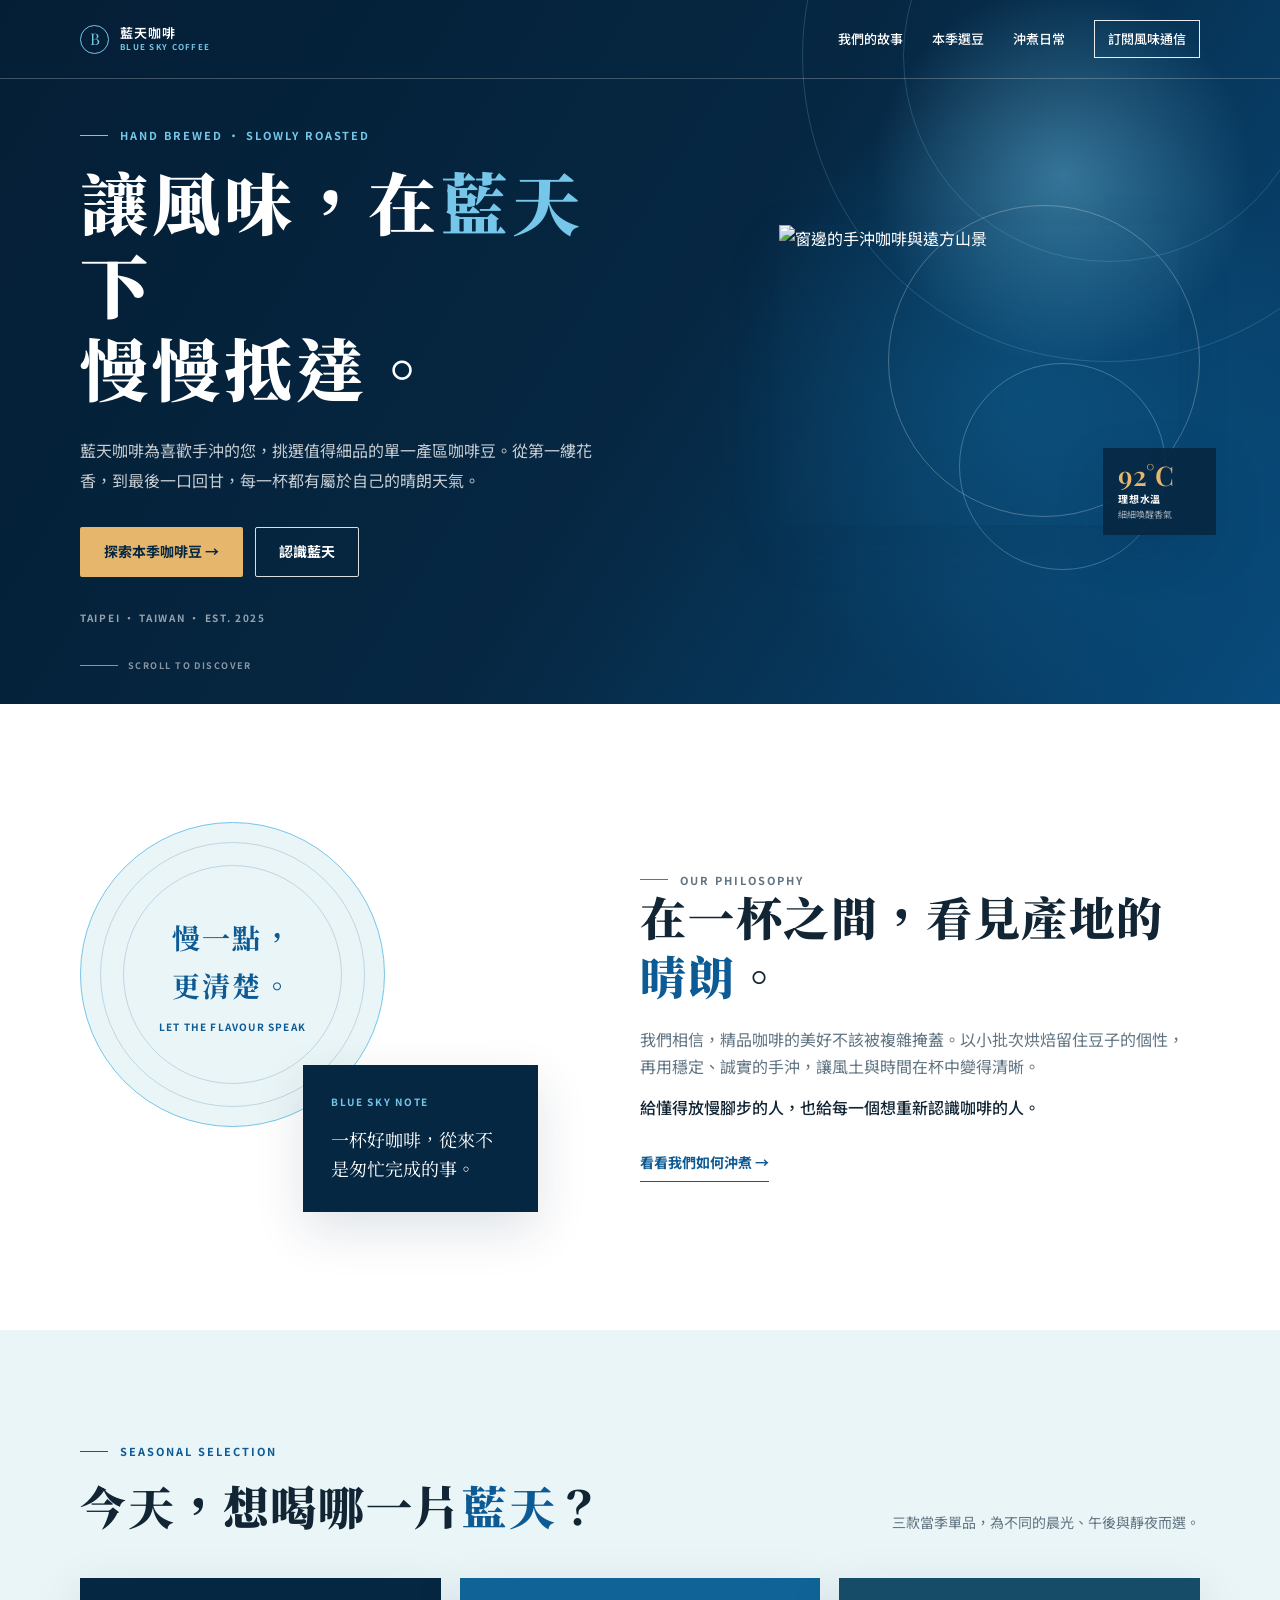
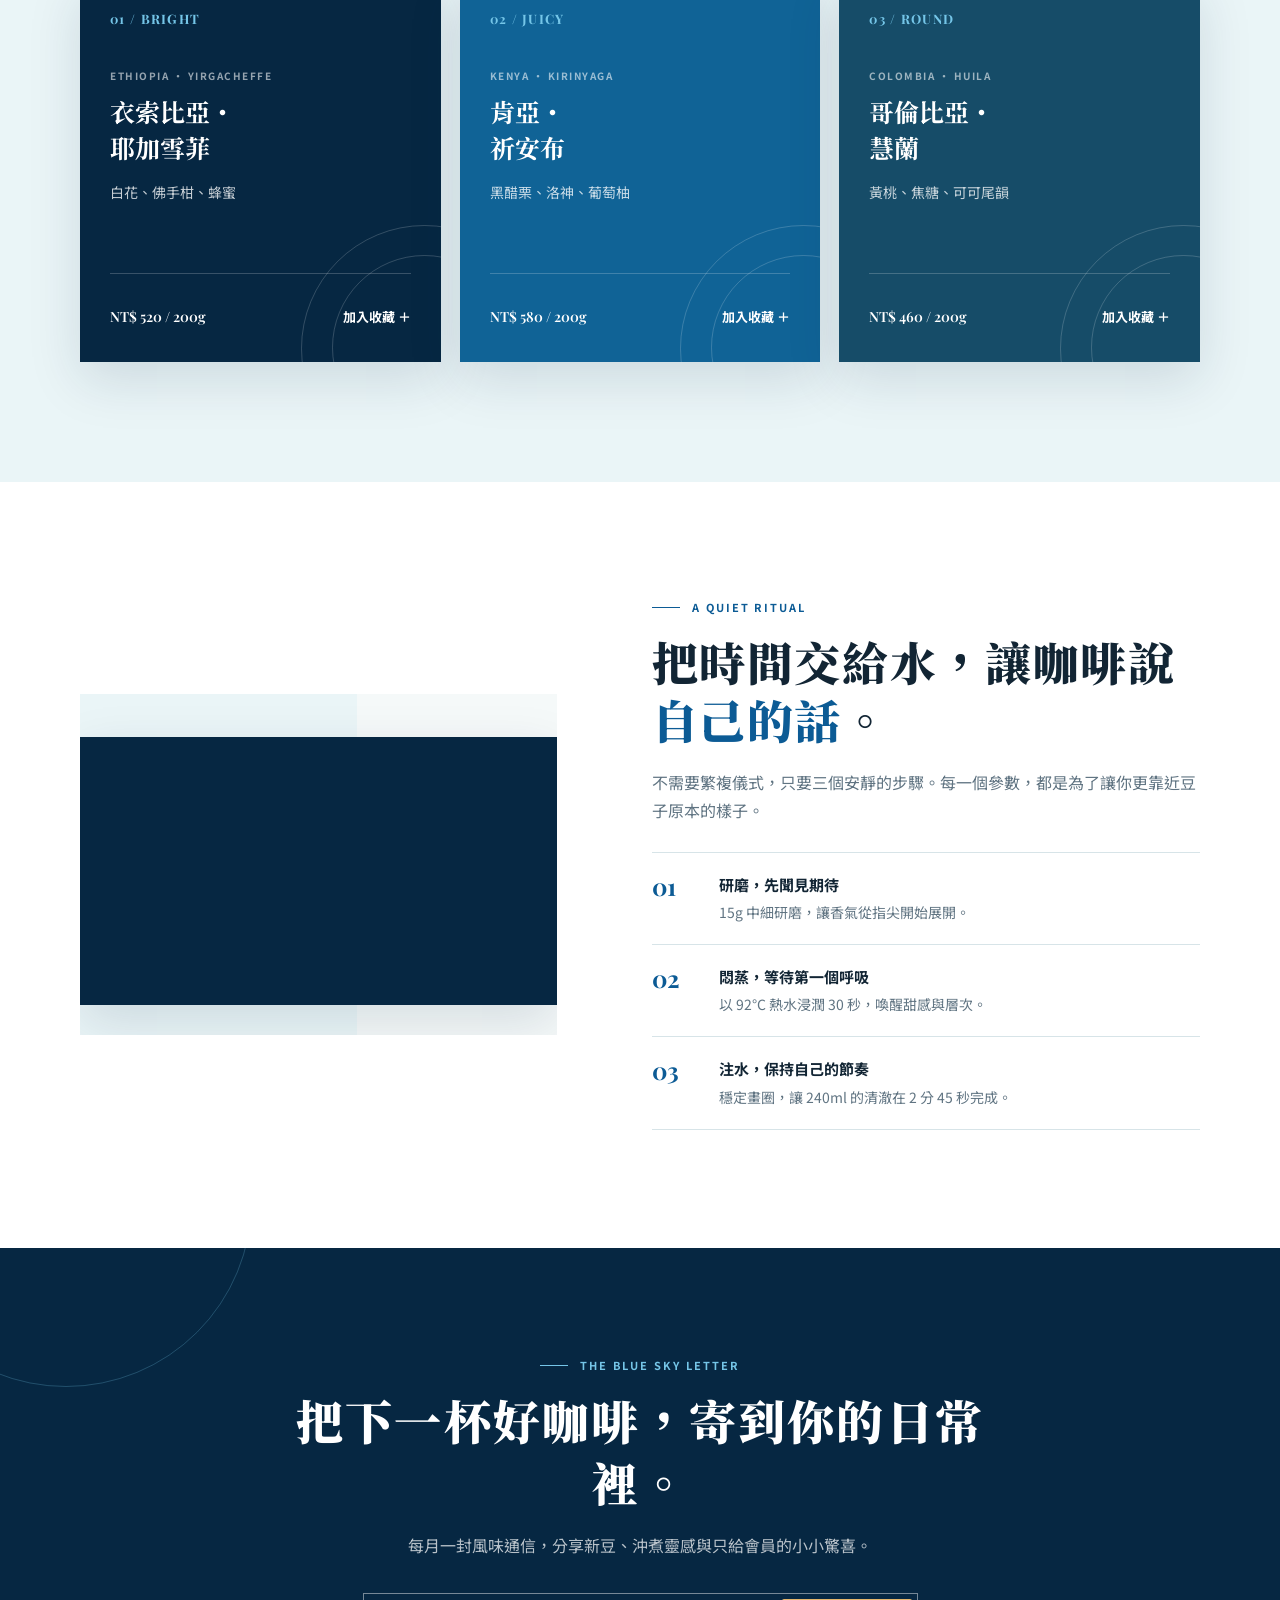
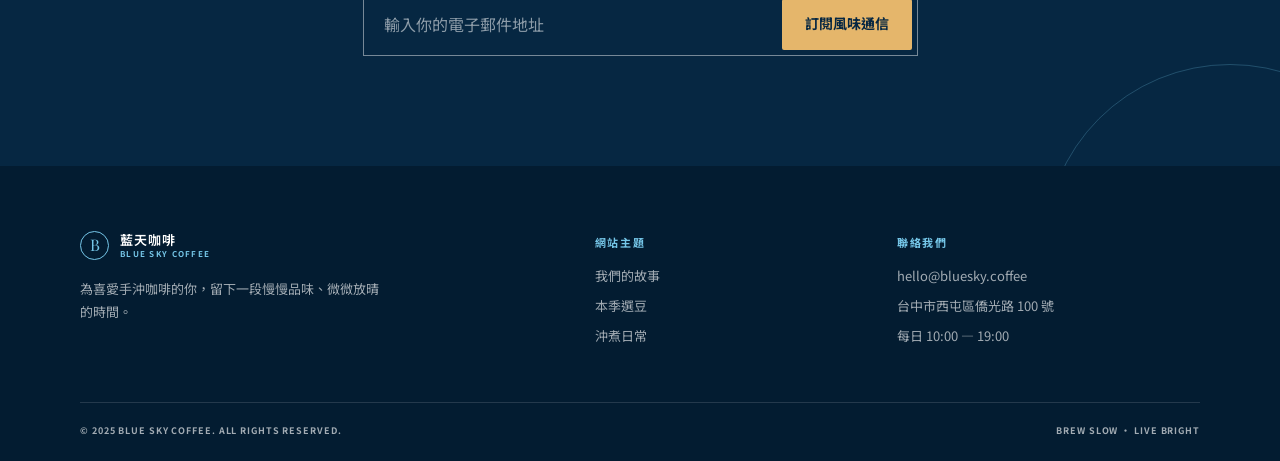
==== onepage2/index.html @ fba428c6 "Initial commit" ====
<!DOCTYPE html>
<html lang="zh-Hant">
<head>
  <meta charset="UTF-8">
  <meta name="viewport" content="width=device-width, initial-scale=1.0">
  <meta name="description" content="藍天咖啡，為手沖咖啡愛好者挑選當季精品咖啡豆，讓每一杯都清澈、明亮、值得細品。">
  <title>藍天咖啡｜讓風味，慢慢抵達</title>
  <link rel="preconnect" href="https://fonts.googleapis.com">
  <link rel="preconnect" href="https://fonts.gstatic.com" crossorigin>
  <link href="https://fonts.googleapis.com/css2?family=Noto+Sans+TC:wght@400;500;600;700&family=Noto+Serif+TC:wght@600;700;900&family=Playfair+Display:wght@600;700&display=swap" rel="stylesheet">
  <style>
    :root {
      --navy: #062742;
      --blue: #0c5b95;
      --sky: #75c6e8;
      --mist: #eaf5f7;
      --cream: #fbfaf6;
      --ink: #122534;
      --muted: #607482;
      --line: #d7e4e8;
      --sand: #e5b66b;
      --shadow: 0 18px 50px rgba(6, 39, 66, .13);
    }

    * { box-sizing: border-box; }
    html { scroll-behavior: smooth; }
    body {
      margin: 0;
      color: var(--ink);
      background: var(--cream);
      font-family: "Noto Sans TC", sans-serif;
      font-size: 16px;
      line-height: 1.7;
      -webkit-font-smoothing: antialiased;
    }
    a { color: inherit; text-decoration: none; }
    button, input { font: inherit; }
    button { cursor: pointer; }
    img { display: block; max-width: 100%; }
    :focus-visible { outline: 3px solid var(--sky); outline-offset: 4px; }

    .wrap { width: min(1120px, calc(100% - 48px)); margin: 0 auto; }
    .eyebrow {
      display: flex;
      align-items: center;
      gap: 12px;
      margin: 0 0 17px;
      color: var(--blue);
      font-size: 11px;
      font-weight: 700;
      letter-spacing: .18em;
      line-height: 1.35;
    }
    .eyebrow::before { width: 28px; height: 1px; background: currentColor; content: ""; }
    .section-title {
      margin: 0;
      font-family: "Noto Serif TC", serif;
      font-size: clamp(30px, 4vw, 46px);
      font-weight: 900;
      letter-spacing: .035em;
      line-height: 1.28;
    }
    .blue-word { color: var(--blue); }
    .section-copy { margin: 20px 0 0; color: var(--muted); }
    .text-link {
      display: inline-block;
      margin-top: 29px;
      padding-bottom: 7px;
      border-bottom: 1px solid var(--blue);
      color: var(--blue);
      font-size: 14px;
      font-weight: 700;
      transition: color .2s ease, letter-spacing .2s ease;
    }
    .text-link:hover { color: var(--navy); letter-spacing: .04em; }

    /* Header */
    .site-header {
      position: absolute;
      z-index: 10;
      top: 0;
      left: 0;
      width: 100%;
      border-bottom: 1px solid rgba(255,255,255,.23);
      color: #fff;
    }
    .nav-bar {
      display: flex;
      align-items: center;
      justify-content: space-between;
      min-height: 78px;
    }
    .brand { display: inline-flex; align-items: center; gap: 11px; min-width: max-content; }
    .brand-mark {
      display: grid;
      width: 29px;
      height: 29px;
      place-items: center;
      border: 1px solid var(--sky);
      border-radius: 50%;
      color: var(--sky);
      font-family: "Playfair Display", serif;
      font-size: 16px;
      line-height: 1;
    }
    .brand-name { display: grid; gap: 0; font-size: 13px; font-weight: 600; letter-spacing: .08em; line-height: 1.3; }
    .brand-name small { color: var(--sky); font-size: 8px; font-weight: 700; letter-spacing: .16em; }
    .nav-links { display: flex; align-items: center; gap: 29px; list-style: none; margin: 0; padding: 0; }
    .nav-links a { position: relative; display: inline-block; padding: 8px 0; font-size: 13px; font-weight: 500; }
    .nav-links a:not(.nav-cta)::after {
      position: absolute;
      right: 0;
      bottom: 2px;
      width: 0;
      height: 1px;
      background: var(--sky);
      content: "";
      transition: width .25s ease;
    }
    .nav-links a:not(.nav-cta):hover::after { right: auto; left: 0; width: 100%; }
    .nav-links .nav-cta { padding: 7px 13px; border: 1px solid rgba(255,255,255,.9); transition: color .2s ease, background .2s ease; }
    .nav-links .nav-cta:hover { color: var(--navy); background: #fff; }
    .menu-toggle { display: none; border: 0; background: transparent; color: #fff; font-size: 26px; line-height: 1; }

    /* Hero */
    .hero {
      position: relative;
      isolation: isolate;
      display: grid;
      min-height: 704px;
      overflow: hidden;
      color: #fff;
      background:
        radial-gradient(circle at 83% 25%, rgba(117,198,232,.42), transparent 16%),
        radial-gradient(circle at 80% 57%, rgba(16,99,150,.52), transparent 28%),
        linear-gradient(122deg, #041e35 0%, var(--navy) 52%, #084b7c 100%);
    }
    .hero::before, .hero::after { position: absolute; z-index: -1; border: 1px solid rgba(117,198,232,.22); border-radius: 50%; content: ""; }
    .hero::before { width: 610px; height: 610px; top: -250px; right: -134px; }
    .hero::after { width: 410px; height: 410px; top: -150px; right: -35px; }
    .hero-inner { display: grid; grid-template-columns: 1.02fr .98fr; gap: 45px; align-items: center; width: min(1120px, calc(100% - 48px)); margin: 0 auto; padding: 122px 0 72px; }
    .hero .eyebrow { color: var(--sky); }
    .hero-title { max-width: 650px; margin: 0; font-family: "Noto Serif TC", serif; font-size: clamp(42px, 5.5vw, 68px); font-weight: 900; letter-spacing: .06em; line-height: 1.22; }
    .hero-title .sky-text { color: var(--sky); }
    .hero-lede { max-width: 535px; margin: 26px 0 0; color: rgba(255,255,255,.77); font-size: 16px; line-height: 1.9; }
    .hero-actions { display: flex; flex-wrap: wrap; gap: 12px; margin-top: 31px; }
    .button {
      display: inline-flex;
      align-items: center;
      justify-content: center;
      min-height: 50px;
      padding: 12px 23px;
      border: 1px solid transparent;
      border-radius: 2px;
      font-size: 14px;
      font-weight: 700;
      transition: transform .2s ease, box-shadow .2s ease, color .2s ease, background .2s ease;
    }
    .button:hover { transform: translateY(-2px); box-shadow: 0 9px 20px rgba(0,0,0,.15); }
    .button-primary { color: var(--navy); background: var(--sand); }
    .button-secondary { border-color: rgba(255,255,255,.85); color: #fff; background: transparent; }
    .button-secondary:hover { color: var(--navy); background: #fff; }
    .hero-place { margin: 32px 0 0; color: rgba(255,255,255,.58); font-size: 10px; font-weight: 700; letter-spacing: .17em; }
    .scroll-hint { position: absolute; bottom: 31px; left: max(24px, calc((100% - 1120px) / 2)); display: flex; align-items: center; gap: 10px; color: rgba(255,255,255,.52); font-size: 9px; font-weight: 700; letter-spacing: .16em; }
    .scroll-hint::before { width: 38px; height: 1px; background: currentColor; content: ""; }
    .hero-art { position: relative; justify-self: end; width: min(100%, 450px); padding: 21px 21px 25px 0; }
    .hero-art::before { position: absolute; top: 1px; right: 0; width: 310px; height: 310px; border: 1px solid rgba(255,255,255,.26); border-radius: 50%; content: ""; }
    .hero-art::after { position: absolute; right: 34px; bottom: -20px; width: 205px; height: 205px; border: 1px solid rgba(117,198,232,.4); border-radius: 50%; content: ""; }
    .hero-photo { position: relative; z-index: 1; width: 400px; height: 300px; margin-left: auto; object-fit: cover; box-shadow: var(--shadow); }
    .art-note { position: absolute; z-index: 2; right: -16px; bottom: 15px; display: grid; width: 113px; gap: 1px; padding: 14px 15px; color: #fff; background: rgba(6,39,66,.91); box-shadow: var(--shadow); }
    .art-note strong { color: var(--sand); font-family: "Playfair Display", serif; font-size: 27px; font-weight: 600; line-height: 1; }
    .art-note span { font-size: 10px; font-weight: 700; letter-spacing: .08em; }
    .art-note small { color: rgba(255,255,255,.64); font-size: 9px; line-height: 1.45; }

    /* Story */
    .story { padding: 118px 0; background: #fff; }
    .story-grid { display: grid; grid-template-columns: .9fr 1.1fr; gap: clamp(45px, 8vw, 105px); align-items: center; }
    .story-visual { position: relative; min-height: 390px; }
    .story-disc { position: absolute; top: 0; left: 0; display: grid; width: 305px; height: 305px; place-content: center; border: 1px solid var(--sky); border-radius: 50%; color: var(--blue); text-align: center; background: var(--mist); }
    .story-disc::before, .story-disc::after { position: absolute; border: 1px solid rgba(12,91,149,.2); border-radius: 50%; content: ""; }
    .story-disc::before { inset: 19px; }
    .story-disc::after { inset: 42px; }
    .story-disc b { position: relative; z-index: 1; font-family: "Noto Serif TC", serif; font-size: 28px; letter-spacing: .08em; }
    .story-disc span { position: relative; z-index: 1; margin-top: 8px; font-size: 10px; font-weight: 700; letter-spacing: .12em; }
    .story-card { position: absolute; right: 0; bottom: 0; width: 235px; padding: 28px; color: #fff; background: var(--navy); box-shadow: var(--shadow); }
    .story-card .card-label { display: block; color: var(--sky); font-size: 10px; font-weight: 700; letter-spacing: .17em; }
    .story-card p { margin: 15px 0 0; font-family: "Noto Serif TC", serif; font-size: 18px; line-height: 1.65; }
    .story-copy p { max-width: 570px; margin: 21px 0 0; color: var(--muted); }
    .story-copy p + p { margin-top: 14px; color: var(--ink); font-weight: 500; }

    /* Coffee */
    .coffee { padding: 114px 0 120px; background: var(--mist); }
    .section-heading { display: flex; align-items: end; justify-content: space-between; gap: 30px; margin-bottom: 43px; }
    .section-heading .section-copy { max-width: 310px; margin: 0; font-size: 14px; }
    .coffee-grid { display: grid; grid-template-columns: repeat(3, 1fr); gap: 19px; }
    .coffee-card { position: relative; display: flex; flex-direction: column; min-height: 384px; overflow: hidden; padding: 30px; color: #fff; background: var(--navy); box-shadow: var(--shadow); }
    .coffee-card:nth-child(2) { background: #106396; }
    .coffee-card:nth-child(3) { background: #164c68; }
    .coffee-card::before, .coffee-card::after { position: absolute; border: 1px solid rgba(255,255,255,.18); border-radius: 50%; content: ""; }
    .coffee-card::before { width: 245px; height: 245px; right: -107px; bottom: -110px; }
    .coffee-card::after { width: 183px; height: 183px; right: -76px; bottom: -78px; }
    .coffee-card > * { position: relative; z-index: 1; }
    .coffee-number { color: var(--sky); font-family: "Playfair Display", serif; font-size: 13px; font-weight: 700; letter-spacing: .1em; }
    .coffee-origin { margin-top: 37px; color: rgba(255,255,255,.58); font-size: 10px; font-weight: 700; letter-spacing: .15em; }
    .coffee-name { margin: 9px 0 0; font-family: "Noto Serif TC", serif; font-size: 25px; font-weight: 700; line-height: 1.45; }
    .coffee-taste { margin: 16px 0 0; color: rgba(255,255,255,.77); font-size: 14px; }
    .coffee-footer { display: flex; align-items: center; justify-content: space-between; gap: 10px; margin-top: auto; padding-top: 28px; border-top: 1px solid rgba(255,255,255,.2); }
    .coffee-price { font-family: "Playfair Display", serif; font-size: 14px; font-weight: 600; white-space: nowrap; }
    .collect-button { padding: 4px 0; border: 0; color: #fff; background: transparent; font-size: 13px; font-weight: 700; white-space: nowrap; transition: color .2s ease; }
    .collect-button:hover { color: var(--sand); }

    /* Brew */
    .brew { padding: 118px 0; background: #fff; }
    .brew-grid { display: grid; grid-template-columns: .93fr 1.07fr; gap: clamp(45px, 8vw, 95px); align-items: center; }
    .video-frame { position: relative; overflow: hidden; padding: 43px 0 30px; background: linear-gradient(90deg, var(--mist) 0 58%, #f5f9f9 58%); }
    .video-frame::before { position: absolute; top: 43px; left: 0; width: 86px; height: 1px; background: var(--sky); box-shadow: 0 10px 0 var(--sky), 0 20px 0 var(--sky); content: ""; }
    .video-frame iframe { position: relative; z-index: 1; display: block; width: 560px; max-width: 100%; height: auto; aspect-ratio: 16 / 9; margin: 0 auto; border: 0; background: var(--navy); box-shadow: var(--shadow); }
    .pour-rings, .pour-rings::before, .pour-rings::after { position: absolute; border: 1px solid rgba(12,91,149,.36); border-radius: 50%; content: ""; }
    .pour-rings { top: 85px; left: 50%; width: 192px; height: 192px; transform: translateX(-50%); }
    .pour-rings::before { inset: 22px; }
    .pour-rings::after { inset: 47px; }
    .dripper { position: absolute; z-index: 1; top: 118px; left: 50%; width: 128px; height: 164px; transform: translateX(-50%); }
    .dripper-top { width: 128px; height: 60px; border: 2px solid var(--blue); clip-path: polygon(0 0, 100% 0, 75% 100%, 25% 100%); background: rgba(255,255,255,.8); }
    .dripper-top::after { position: absolute; top: 9px; left: 18px; width: 92px; height: 31px; border: 1px solid rgba(12,91,149,.55); border-radius: 50%; content: ""; }
    .dripper-body { position: absolute; top: 58px; left: 32px; width: 64px; height: 80px; border: 2px solid var(--blue); border-top: 0; clip-path: polygon(12% 0, 88% 0, 100% 100%, 0 100%); background: rgba(255,255,255,.42); }
    .dripper-base { position: absolute; bottom: 0; left: 15px; width: 98px; height: 21px; border: 2px solid var(--blue); border-radius: 50%; background: #fff; }
    .brew-data { position: absolute; right: 25px; bottom: 22px; display: grid; justify-items: end; color: var(--blue); font-family: "Playfair Display", serif; font-size: 13px; font-weight: 700; letter-spacing: .05em; line-height: 1.5; }
    .brew-data small { color: var(--muted); font-family: "Noto Sans TC", sans-serif; font-size: 10px; letter-spacing: .12em; }
    .brew-copy .section-copy { margin-bottom: 28px; }
    .brew-steps { list-style: none; margin: 0; padding: 0; border-top: 1px solid var(--line); }
    .brew-steps li { display: grid; grid-template-columns: 55px 1fr; gap: 12px; padding: 19px 0; border-bottom: 1px solid var(--line); }
    .step-number { color: var(--blue); font-family: "Playfair Display", serif; font-size: 24px; font-weight: 700; line-height: 1.2; }
    .step-content strong { display: block; font-size: 15px; }
    .step-content p { margin: 4px 0 0; color: var(--muted); font-size: 14px; }

    /* Subscribe and footer */
    .visit { position: relative; overflow: hidden; padding: 110px 0; color: #fff; text-align: center; background: var(--navy); }
    .visit::before, .visit::after { position: absolute; width: 370px; height: 370px; border: 1px solid rgba(117,198,232,.25); border-radius: 50%; content: ""; }
    .visit::before { top: -233px; left: -120px; }
    .visit::after { right: -136px; bottom: -270px; }
    .visit-inner { position: relative; z-index: 1; max-width: 700px; margin: 0 auto; }
    .visit .eyebrow { justify-content: center; color: var(--sky); }
    .visit-title { margin: 0; font-family: "Noto Serif TC", serif; font-size: clamp(30px, 4.5vw, 47px); font-weight: 900; letter-spacing: .045em; line-height: 1.3; }
    .visit-copy { max-width: 490px; margin: 20px auto 0; color: rgba(255,255,255,.72); }
    .subscribe-form { display: flex; max-width: 555px; margin: 34px auto 0; padding: 5px; border: 1px solid rgba(255,255,255,.45); }
    .subscribe-form input { min-width: 0; flex: 1; padding: 12px 15px; border: 0; outline: 0; color: #fff; background: transparent; }
    .subscribe-form input::placeholder { color: rgba(255,255,255,.54); }
    .subscribe-form .button { flex: 0 0 auto; min-height: 48px; border: 0; }
    .site-footer { padding: 65px 0 23px; color: rgba(255,255,255,.63); background: #031c31; }
    .footer-grid { display: grid; grid-template-columns: 1.5fr .8fr 1fr; gap: 60px; }
    .footer-brand .brand { color: #fff; }
    .footer-brand p { max-width: 300px; margin: 17px 0 0; font-size: 13px; line-height: 1.8; }
    .footer-title { margin: 2px 0 13px; color: var(--sky); font-size: 11px; font-weight: 700; letter-spacing: .16em; }
    .footer-links { display: grid; gap: 8px; list-style: none; margin: 0; padding: 0; font-size: 13px; }
    .footer-links a:hover { color: #fff; }
    .footer-bottom { display: flex; justify-content: space-between; gap: 20px; margin-top: 55px; padding-top: 20px; border-top: 1px solid rgba(255,255,255,.13); font-size: 9px; font-weight: 700; letter-spacing: .1em; }

    /* Motion */
    .reveal { opacity: 0; transform: translateY(18px); transition: opacity .65s ease, transform .65s ease; }
    .reveal.visible { opacity: 1; transform: none; }
    .toast { position: fixed; z-index: 30; right: 22px; bottom: 22px; max-width: min(360px, calc(100% - 44px)); padding: 14px 18px; border-left: 3px solid var(--sand); color: #fff; background: var(--navy); box-shadow: var(--shadow); opacity: 0; pointer-events: none; transform: translateY(12px); transition: opacity .25s ease, transform .25s ease; }
    .toast.show { opacity: 1; transform: translateY(0); }

    @media (max-width: 820px) {
      .nav-bar { position: relative; }
      .menu-toggle { display: block; }
      .nav-links { position: absolute; top: 78px; left: -24px; right: -24px; display: grid; gap: 0; max-height: 0; overflow: hidden; padding: 0 24px; background: #05233c; transition: max-height .3s ease, padding .3s ease; }
      .nav-links.open { max-height: 300px; padding-top: 11px; padding-bottom: 16px; }
      .nav-links a { display: block; padding: 10px 0; }
      .nav-links .nav-cta { display: inline-block; margin-top: 6px; padding: 8px 12px; }
      .hero { min-height: 710px; }
      .hero-inner { grid-template-columns: 1fr; gap: 18px; padding-top: 118px; }
      .hero-art { width: min(100%, 510px); margin: 0 auto; padding-top: 0; justify-self: center; transform: scale(.72); transform-origin: top center; height: 245px; }
      .scroll-hint { display: none; }
      .story-grid, .brew-grid { grid-template-columns: 1fr; }
      .story-visual { max-width: 450px; width: 100%; margin: 0 auto; }
      .coffee-grid { grid-template-columns: repeat(2, 1fr); }
      .coffee-card:nth-child(3) { grid-column: span 2; }
      .footer-grid { grid-template-columns: 1fr 1fr; gap: 38px; }
      .footer-brand { grid-column: span 2; }
    }

    @media (max-width: 560px) {
      .wrap, .hero-inner { width: calc(100% - 34px); }
      .brand-name { font-size: 12px; }
      .hero { min-height: 680px; }
      .hero-inner { padding-top: 109px; padding-bottom: 37px; }
      .hero-title { font-size: 40px; }
      .hero-lede { margin-top: 19px; font-size: 14px; line-height: 1.85; }
      .hero-actions { margin-top: 24px; }
      .hero-place { margin-top: 22px; }
      .hero-art { height: 203px; transform: scale(.62); }
      .art-note { display: none; }
      .story, .coffee, .brew, .visit { padding-top: 76px; padding-bottom: 76px; }
      .story-visual { min-height: 330px; }
      .story-disc { width: 245px; height: 245px; }
      .story-disc b { font-size: 23px; }
      .story-card { width: 185px; padding: 21px; }
      .story-card p { font-size: 15px; }
      .section-heading { display: block; margin-bottom: 31px; }
      .section-heading .section-copy { margin-top: 15px; }
      .coffee-grid { grid-template-columns: 1fr; }
      .coffee-card, .coffee-card:nth-child(3) { grid-column: auto; min-height: 330px; }
      .video-frame { padding: 36px 0 21px; min-height: 310px; }
      .video-frame::before { top: 36px; width: 62px; }
      .subscribe-form { display: grid; gap: 7px; padding: 0; border: 0; }
      .subscribe-form input { width: 100%; min-height: 51px; border: 1px solid rgba(255,255,255,.45); }
      .subscribe-form .button { width: 100%; }
      .footer-grid { grid-template-columns: 1fr; gap: 31px; }
      .footer-brand { grid-column: auto; }
      .footer-bottom { display: grid; gap: 9px; margin-top: 39px; line-height: 1.6; }
    }

    @media (prefers-reduced-motion: reduce) {
      html { scroll-behavior: auto; }
      *, *::before, *::after { transition-duration: .01ms !important; animation-duration: .01ms !important; animation-iteration-count: 1 !important; }
      .reveal { opacity: 1; transform: none; }
    }
  </style>
</head>
<body>
  <header class="site-header" id="top">
    <nav class="nav-bar wrap" aria-label="主要導覽">
      <a class="brand" href="#top" aria-label="回到藍天咖啡首頁">
        <span class="brand-mark" aria-hidden="true">B</span>
        <span class="brand-name">藍天咖啡 <small>BLUE SKY COFFEE</small></span>
      </a>
      <button class="menu-toggle" type="button" aria-controls="navLinks" aria-expanded="false" aria-label="開啟導覽選單">☰</button>
      <ul class="nav-links" id="navLinks">
        <li><a href="#story">我們的故事</a></li>
        <li><a href="#coffee">本季選豆</a></li>
        <li><a href="#brew">沖煮日常</a></li>
        <li><a class="nav-cta" href="#visit">訂閱風味通信</a></li>
      </ul>
    </nav>
  </header>

  <main>
    <section class="hero" aria-labelledby="heroTitle">
      <div class="hero-inner">
        <div class="hero-content reveal">
          <p class="eyebrow">HAND BREWED · SLOWLY ROASTED</p>
          <h1 class="hero-title" id="heroTitle">讓風味，在<span class="sky-text">藍天</span>下<br>慢慢抵達。</h1>
          <p class="hero-lede">藍天咖啡為喜歡手沖的您，挑選值得細品的單一產區咖啡豆。從第一縷花香，到最後一口回甘，每一杯都有屬於自己的晴朗天氣。</p>
          <div class="hero-actions">
            <a class="button button-primary" href="#coffee">探索本季咖啡豆 →</a>
            <a class="button button-secondary" href="#story">認識藍天</a>
          </div>
          <p class="hero-place">TAIPEI · TAIWAN · EST. 2025</p>
        </div>
        <div class="hero-art reveal" aria-label="窗邊手沖咖啡與山景">
          <img class="hero-photo" src="images/hero.png" width="400" height="300" alt="窗邊的手沖咖啡與遠方山景">
          <div class="art-note" aria-hidden="true"><strong>92°C</strong><span>理想水溫</span><small>細細喚醒香氣</small></div>
        </div>
      </div>
      <span class="scroll-hint" aria-hidden="true">SCROLL TO DISCOVER</span>
    </section>

    <section class="story" id="story" aria-labelledby="storyTitle">
      <div class="wrap story-grid">
        <div class="story-visual reveal" aria-hidden="true">
          <div class="story-disc"><b>慢一點，<br>更清楚。</b><span>LET THE FLAVOUR SPEAK</span></div>
          <div class="story-card"><span class="card-label">BLUE SKY NOTE</span><p>一杯好咖啡，從來不是匆忙完成的事。</p></div>
        </div>
        <div class="story-copy reveal">
          <p class="eyebrow">OUR PHILOSOPHY</p>
          <h2 class="section-title" id="storyTitle">在一杯之間，看見產地的<span class="blue-word">晴朗</span>。</h2>
          <p>我們相信，精品咖啡的美好不該被複雜掩蓋。以小批次烘焙留住豆子的個性，再用穩定、誠實的手沖，讓風土與時間在杯中變得清晰。</p>
          <p>給懂得放慢腳步的人，也給每一個想重新認識咖啡的人。</p>
          <a class="text-link" href="#brew">看看我們如何沖煮 →</a>
        </div>
      </div>
    </section>

    <section class="coffee" id="coffee" aria-labelledby="coffeeTitle">
      <div class="wrap">
        <div class="section-heading reveal">
          <div>
            <p class="eyebrow">SEASONAL SELECTION</p>
            <h2 class="section-title" id="coffeeTitle">今天，想喝哪一片<span class="blue-word">藍天</span>？</h2>
          </div>
          <p class="section-copy">三款當季單品，為不同的晨光、午後與靜夜而選。</p>
        </div>
        <div class="coffee-grid">
          <article class="coffee-card reveal">
            <span class="coffee-number">01 / BRIGHT</span>
            <span class="coffee-origin">ETHIOPIA · YIRGACHEFFE</span>
            <h3 class="coffee-name">衣索比亞・<br>耶加雪菲</h3>
            <p class="coffee-taste">白花、佛手柑、蜂蜜</p>
            <div class="coffee-footer"><span class="coffee-price">NT$ 520 / 200g</span><button class="collect-button" type="button" data-coffee="衣索比亞・耶加雪菲">加入收藏 ＋</button></div>
          </article>
          <article class="coffee-card reveal">
            <span class="coffee-number">02 / JUICY</span>
            <span class="coffee-origin">KENYA · KIRINYAGA</span>
            <h3 class="coffee-name">肯亞・<br>祈安布</h3>
            <p class="coffee-taste">黑醋栗、洛神、葡萄柚</p>
            <div class="coffee-footer"><span class="coffee-price">NT$ 580 / 200g</span><button class="collect-button" type="button" data-coffee="肯亞・祈安布">加入收藏 ＋</button></div>
          </article>
          <article class="coffee-card reveal">
            <span class="coffee-number">03 / ROUND</span>
            <span class="coffee-origin">COLOMBIA · HUILA</span>
            <h3 class="coffee-name">哥倫比亞・<br>慧蘭</h3>
            <p class="coffee-taste">黃桃、焦糖、可可尾韻</p>
            <div class="coffee-footer"><span class="coffee-price">NT$ 460 / 200g</span><button class="collect-button" type="button" data-coffee="哥倫比亞・慧蘭">加入收藏 ＋</button></div>
          </article>
        </div>
      </div>
    </section>

    <section class="brew" id="brew" aria-labelledby="brewTitle">
      <div class="wrap brew-grid">
        <div class="video-frame reveal">
          <iframe width="560" height="315" src="https://www.youtube.com/embed/hMOYa4EBntI" title="藍天咖啡沖煮影片" allow="accelerometer; autoplay; clipboard-write; encrypted-media; gyroscope; picture-in-picture; web-share" allowfullscreen></iframe>
        </div>
        <div class="brew-copy reveal">
          <p class="eyebrow">A QUIET RITUAL</p>
          <h2 class="section-title" id="brewTitle">把時間交給水，讓咖啡說<span class="blue-word">自己的話</span>。</h2>
          <p class="section-copy">不需要繁複儀式，只要三個安靜的步驟。每一個參數，都是為了讓你更靠近豆子原本的樣子。</p>
          <ol class="brew-steps">
            <li><span class="step-number">01</span><div class="step-content"><strong>研磨，先聞見期待</strong><p>15g 中細研磨，讓香氣從指尖開始展開。</p></div></li>
            <li><span class="step-number">02</span><div class="step-content"><strong>悶蒸，等待第一個呼吸</strong><p>以 92°C 熱水浸潤 30 秒，喚醒甜感與層次。</p></div></li>
            <li><span class="step-number">03</span><div class="step-content"><strong>注水，保持自己的節奏</strong><p>穩定畫圈，讓 240ml 的清澈在 2 分 45 秒完成。</p></div></li>
          </ol>
        </div>
      </div>
    </section>

    <section class="visit" id="visit" aria-labelledby="visitTitle">
      <div class="wrap visit-inner reveal">
        <p class="eyebrow">THE BLUE SKY LETTER</p>
        <h2 class="visit-title" id="visitTitle">把下一杯好咖啡，寄到你的日常裡。</h2>
        <p class="visit-copy">每月一封風味通信，分享新豆、沖煮靈感與只給會員的小小驚喜。</p>
        <form class="subscribe-form" id="subscribeForm">
          <input type="email" aria-label="電子郵件地址" placeholder="輸入你的電子郵件地址" required>
          <button class="button button-primary" type="submit">訂閱風味通信</button>
        </form>
      </div>
    </section>
  </main>

  <footer class="site-footer">
    <div class="wrap">
      <div class="footer-grid">
        <div class="footer-brand">
          <a class="brand" href="#top" aria-label="回到藍天咖啡首頁"><span class="brand-mark" aria-hidden="true">B</span><span class="brand-name">藍天咖啡 <small>BLUE SKY COFFEE</small></span></a>
          <p>為喜愛手沖咖啡的你，留下一段慢慢品味、微微放晴的時間。</p>
        </div>
        <div>
          <p class="footer-title">網站主題</p>
          <ul class="footer-links"><li><a href="#story">我們的故事</a></li><li><a href="#coffee">本季選豆</a></li><li><a href="#brew">沖煮日常</a></li></ul>
        </div>
        <div>
          <p class="footer-title">聯絡我們</p>
          <ul class="footer-links"><li><a href="mailto:hello@bluesky.coffee">hello@bluesky.coffee</a></li><li>台中市西屯區僑光路 100 號</li><li>每日 10:00 — 19:00</li></ul>
        </div>
      </div>
      <div class="footer-bottom"><span>© 2025 BLUE SKY COFFEE. ALL RIGHTS RESERVED.</span><span>BREW SLOW · LIVE BRIGHT</span></div>
    </div>
  </footer>

  <div class="toast" id="toast" role="status" aria-live="polite"></div>

  <script>
    const menuToggle = document.querySelector('.menu-toggle');
    const navLinks = document.querySelector('.nav-links');
    const toast = document.querySelector('#toast');
    let toastTimer;

    function closeMenu() {
      navLinks.classList.remove('open');
      menuToggle.setAttribute('aria-expanded', 'false');
      menuToggle.setAttribute('aria-label', '開啟導覽選單');
      menuToggle.textContent = '☰';
    }

    menuToggle.addEventListener('click', () => {
      const isOpen = navLinks.classList.toggle('open');
      menuToggle.setAttribute('aria-expanded', String(isOpen));
      menuToggle.setAttribute('aria-label', isOpen ? '關閉導覽選單' : '開啟導覽選單');
      menuToggle.textContent = isOpen ? '×' : '☰';
    });

    navLinks.querySelectorAll('a').forEach(link => link.addEventListener('click', closeMenu));

    function showToast(message) {
      window.clearTimeout(toastTimer);
      toast.textContent = message;
      toast.classList.add('show');
      toastTimer = window.setTimeout(() => toast.classList.remove('show'), 2600);
    }

    document.querySelectorAll('[data-coffee]').forEach(button => {
      button.addEventListener('click', () => showToast(`已將「${button.dataset.coffee}」加入你的收藏。`));
    });

    document.querySelector('#subscribeForm').addEventListener('submit', event => {
      event.preventDefault();
      if (!event.currentTarget.checkValidity()) return;
      event.currentTarget.reset();
      showToast('謝謝訂閱，下一封晴朗的風味通信即將寄出。');
    });

    const prefersReducedMotion = window.matchMedia('(prefers-reduced-motion: reduce)').matches;
    const reveals = document.querySelectorAll('.reveal');
    if (prefersReducedMotion || !('IntersectionObserver' in window)) {
      reveals.forEach(element => element.classList.add('visible'));
    } else {
      const observer = new IntersectionObserver(entries => {
        entries.forEach(entry => {
          if (entry.isIntersecting) {
            entry.target.classList.add('visible');
            observer.unobserve(entry.target);
          }
        });
      }, { threshold: .12 });
      reveals.forEach(element => observer.observe(element));
    }
  </script>
</body>
</html>
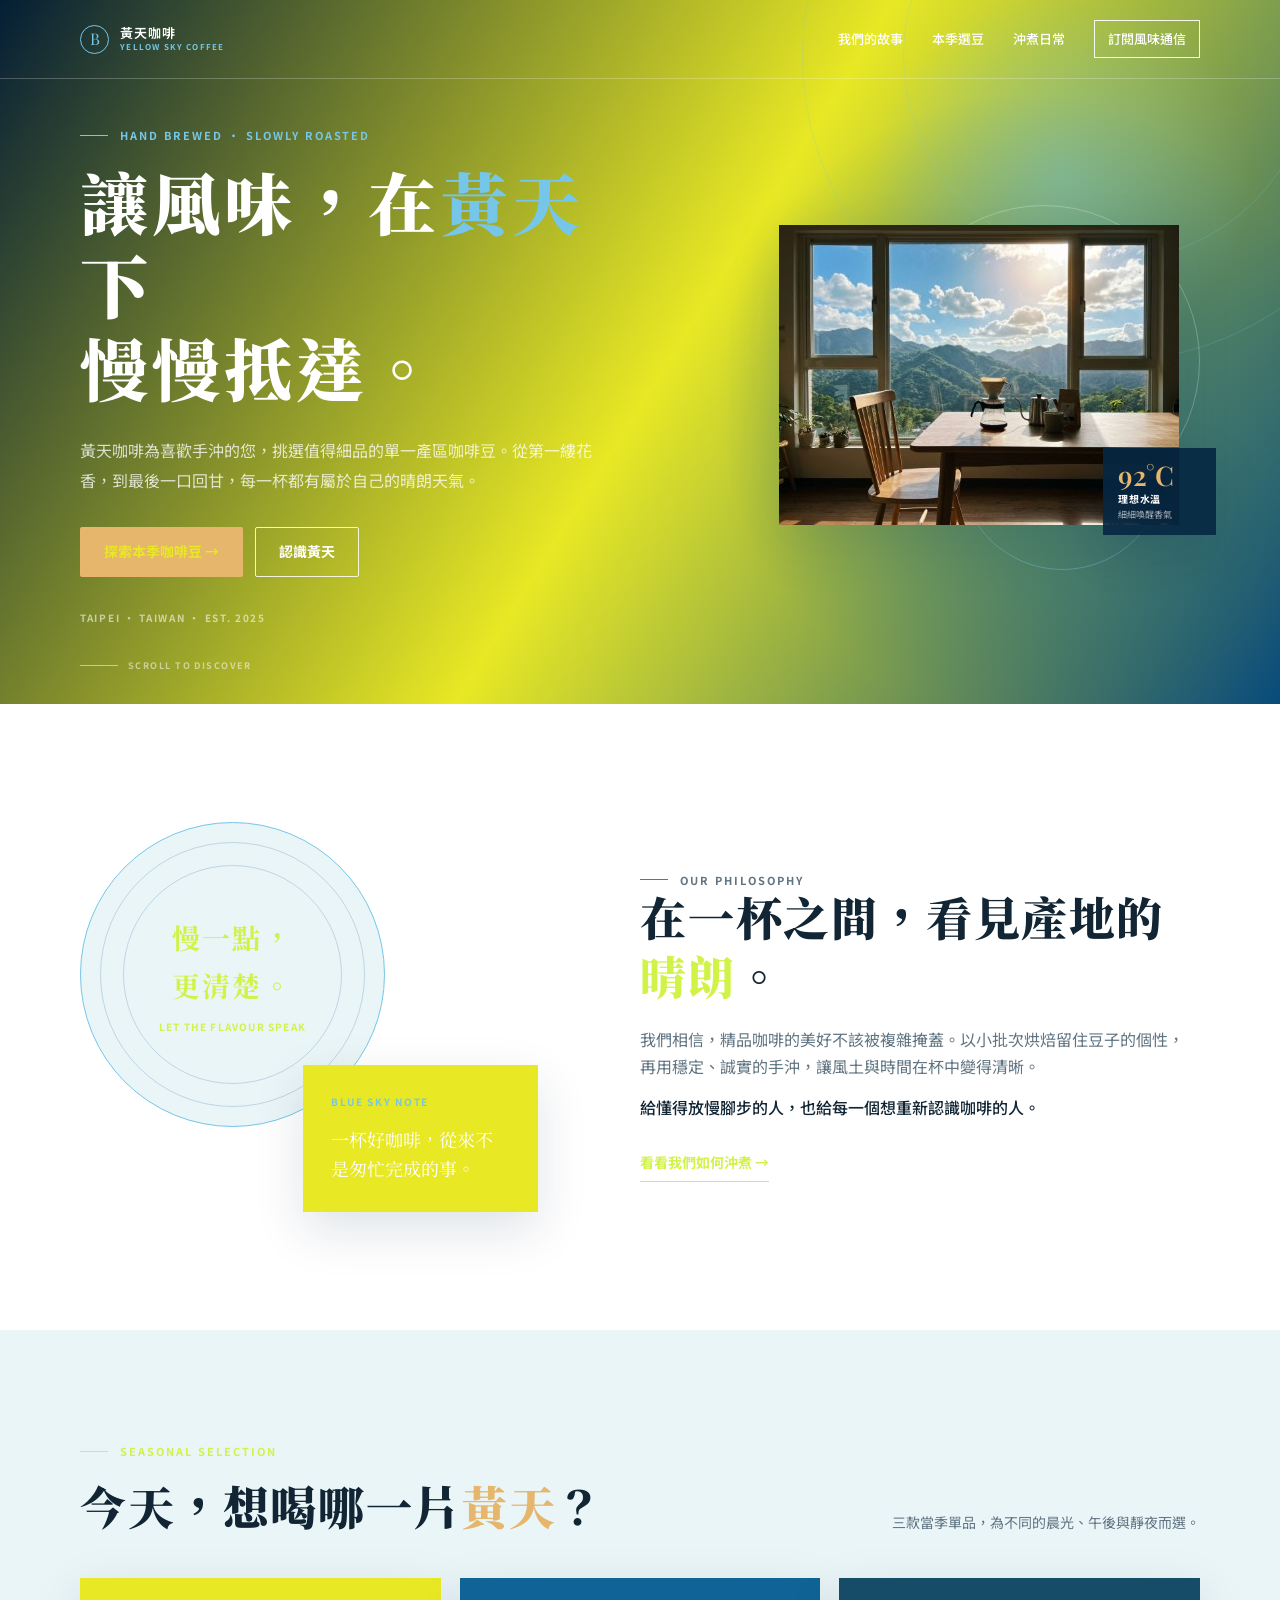
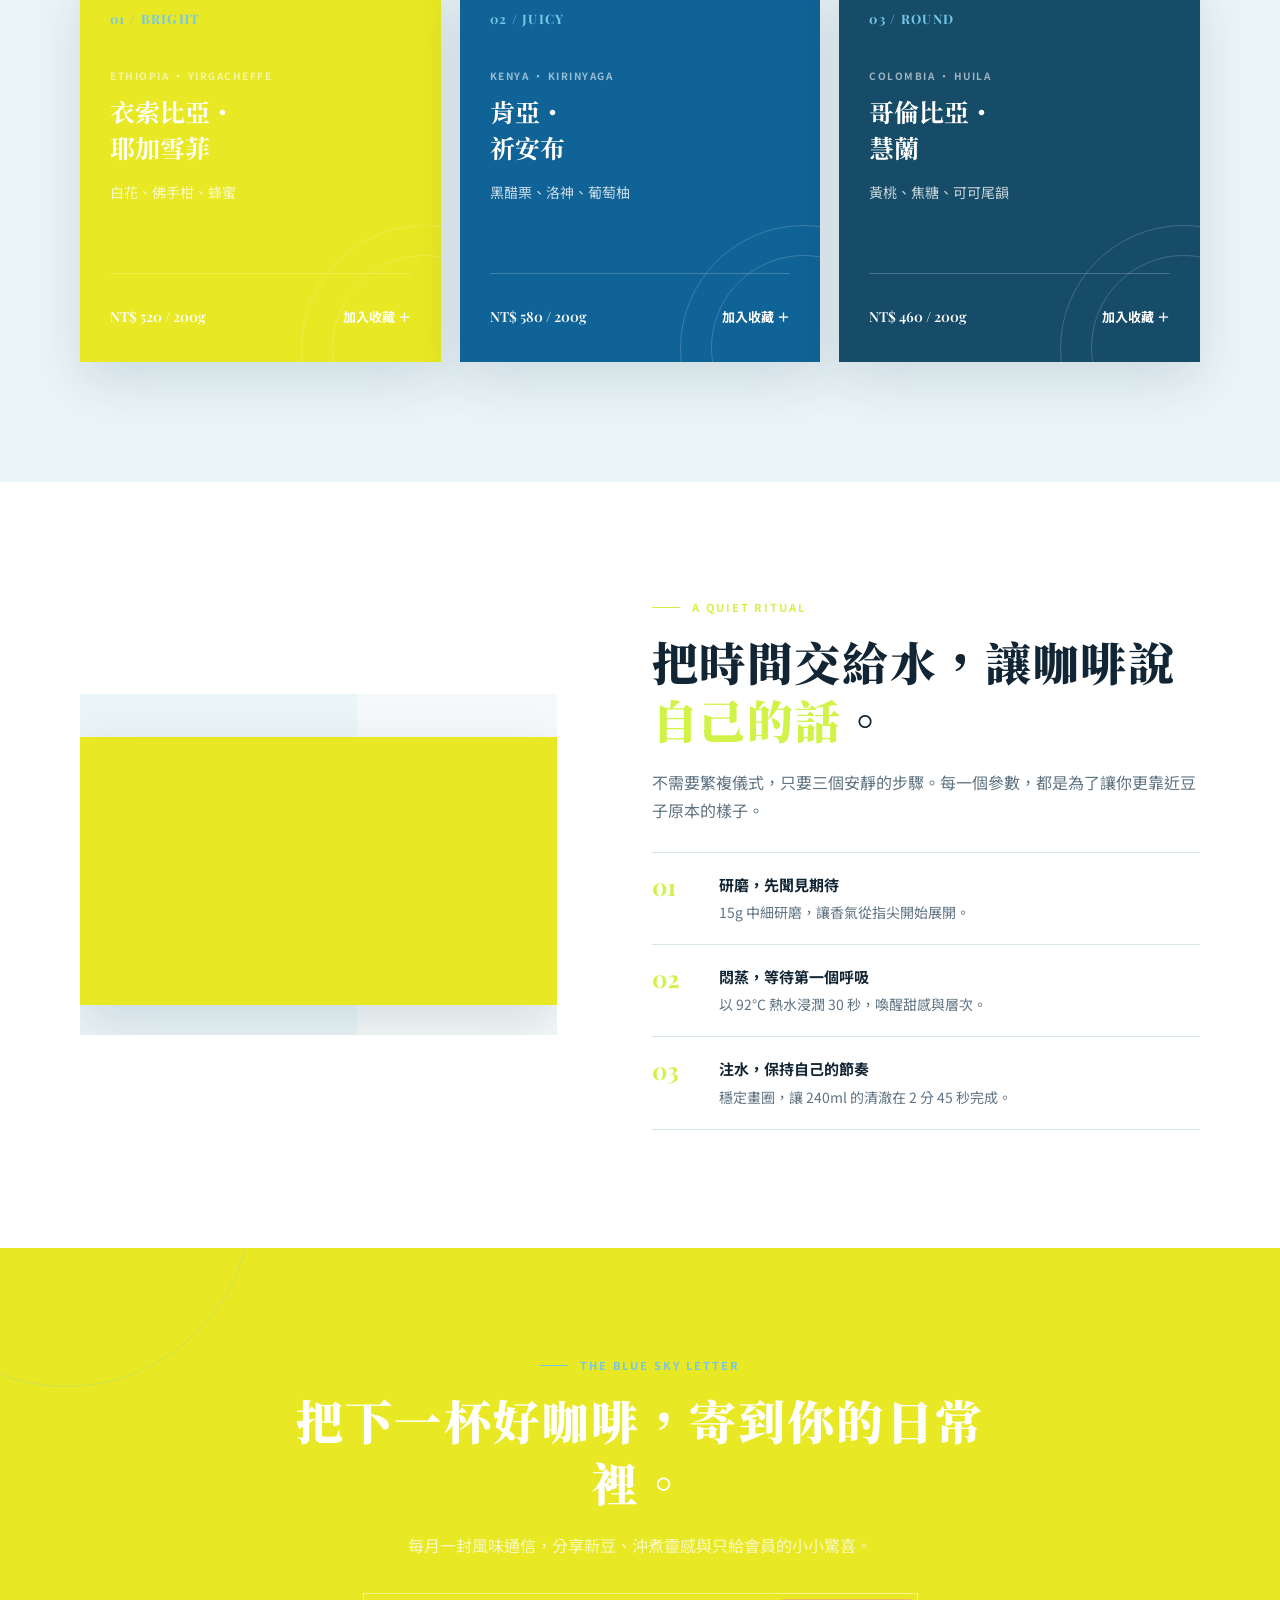
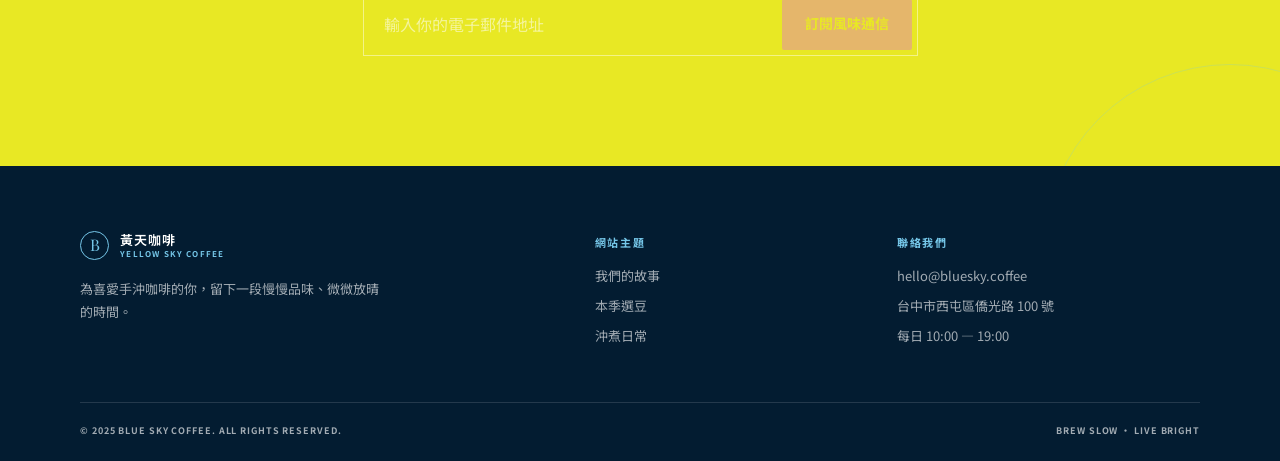
==== commit 5e305544: "67" ====
--- a/onepage2/index.html
+++ b/onepage2/index.html
@@ -3,15 +3,15 @@
 <head>
   <meta charset="UTF-8">
   <meta name="viewport" content="width=device-width, initial-scale=1.0">
-  <meta name="description" content="藍天咖啡，為手沖咖啡愛好者挑選當季精品咖啡豆，讓每一杯都清澈、明亮、值得細品。">
-  <title>藍天咖啡｜讓風味，慢慢抵達</title>
+  <meta name="description" content="黃天咖啡，為手沖咖啡愛好者挑選當季精品咖啡豆，讓每一杯都清澈、明亮、值得細品。">
+  <title>黃天咖啡｜讓風味，慢慢抵達</title>
   <link rel="preconnect" href="https://fonts.googleapis.com">
   <link rel="preconnect" href="https://fonts.gstatic.com" crossorigin>
   <link href="https://fonts.googleapis.com/css2?family=Noto+Sans+TC:wght@400;500;600;700&family=Noto+Serif+TC:wght@600;700;900&family=Playfair+Display:wght@600;700&display=swap" rel="stylesheet">
   <style>
     :root {
-      --navy: #062742;
-      --blue: #0c5b95;
+      --navy: #e8e824;
+      --blue: #d1f348;
       --sky: #75c6e8;
       --mist: #eaf5f7;
       --cream: #fbfaf6;
@@ -61,6 +61,7 @@
       line-height: 1.28;
     }
     .blue-word { color: var(--blue); }
+    .sand-word, .yellow-word { color: var(--sand); }
     .section-copy { margin: 20px 0 0; color: var(--muted); }
     .text-link {
       display: inline-block;
@@ -323,7 +324,7 @@
     <nav class="nav-bar wrap" aria-label="主要導覽">
       <a class="brand" href="#top" aria-label="回到藍天咖啡首頁">
         <span class="brand-mark" aria-hidden="true">B</span>
-        <span class="brand-name">藍天咖啡 <small>BLUE SKY COFFEE</small></span>
+        <span class="brand-name">黃天咖啡 <small>YELLOW SKY COFFEE</small></span>
       </a>
       <button class="menu-toggle" type="button" aria-controls="navLinks" aria-expanded="false" aria-label="開啟導覽選單">☰</button>
       <ul class="nav-links" id="navLinks">
@@ -340,16 +341,16 @@
       <div class="hero-inner">
         <div class="hero-content reveal">
           <p class="eyebrow">HAND BREWED · SLOWLY ROASTED</p>
-          <h1 class="hero-title" id="heroTitle">讓風味，在<span class="sky-text">藍天</span>下<br>慢慢抵達。</h1>
-          <p class="hero-lede">藍天咖啡為喜歡手沖的您，挑選值得細品的單一產區咖啡豆。從第一縷花香，到最後一口回甘，每一杯都有屬於自己的晴朗天氣。</p>
+          <h1 class="hero-title" id="heroTitle">讓風味，在<span class="sky-text">黃天</span>下<br>慢慢抵達。</h1>
+          <p class="hero-lede">黃天咖啡為喜歡手沖的您，挑選值得細品的單一產區咖啡豆。從第一縷花香，到最後一口回甘，每一杯都有屬於自己的晴朗天氣。</p>
           <div class="hero-actions">
             <a class="button button-primary" href="#coffee">探索本季咖啡豆 →</a>
-            <a class="button button-secondary" href="#story">認識藍天</a>
+            <a class="button button-secondary" href="#story">認識黃天</a>
           </div>
           <p class="hero-place">TAIPEI · TAIWAN · EST. 2025</p>
         </div>
         <div class="hero-art reveal" aria-label="窗邊手沖咖啡與山景">
-          <img class="hero-photo" src="images/hero.png" width="400" height="300" alt="窗邊的手沖咖啡與遠方山景">
+          <img class="hero-photo" src="images/hero.png" width="400" height="300" alt="窗邊的手沖咖啡與遠方山景" onerror="this.onerror=null;this.src='images/hero.jpg';">
           <div class="art-note" aria-hidden="true"><strong>92°C</strong><span>理想水溫</span><small>細細喚醒香氣</small></div>
         </div>
       </div>
@@ -377,7 +378,7 @@
         <div class="section-heading reveal">
           <div>
             <p class="eyebrow">SEASONAL SELECTION</p>
-            <h2 class="section-title" id="coffeeTitle">今天，想喝哪一片<span class="blue-word">藍天</span>？</h2>
+            <h2 class="section-title" id="coffeeTitle">今天，想喝哪一片<span class="sand-word yellow-word">黃天</span>？</h2>
           </div>
           <p class="section-copy">三款當季單品，為不同的晨光、午後與靜夜而選。</p>
         </div>
@@ -410,7 +411,7 @@
     <section class="brew" id="brew" aria-labelledby="brewTitle">
       <div class="wrap brew-grid">
         <div class="video-frame reveal">
-          <iframe width="560" height="315" src="https://www.youtube.com/embed/hMOYa4EBntI" title="藍天咖啡沖煮影片" allow="accelerometer; autoplay; clipboard-write; encrypted-media; gyroscope; picture-in-picture; web-share" allowfullscreen></iframe>
+          <iframe width="560" height="315" src="https://www.youtube.com/embed/xeLfQMfO6Vs" title="黃天咖啡沖煮影片" allow="accelerometer; autoplay; clipboard-write; encrypted-media; gyroscope; picture-in-picture; web-share" referrerpolicy="strict-origin-when-cross-origin" allowfullscreen></iframe>
         </div>
         <div class="brew-copy reveal">
           <p class="eyebrow">A QUIET RITUAL</p>
@@ -442,7 +443,7 @@
     <div class="wrap">
       <div class="footer-grid">
         <div class="footer-brand">
-          <a class="brand" href="#top" aria-label="回到藍天咖啡首頁"><span class="brand-mark" aria-hidden="true">B</span><span class="brand-name">藍天咖啡 <small>BLUE SKY COFFEE</small></span></a>
+          <a class="brand" href="#top" aria-label="回到黃天咖啡首頁"><span class="brand-mark" aria-hidden="true">B</span><span class="brand-name">黃天咖啡 <small>YELLOW SKY COFFEE</small></span></a>
           <p>為喜愛手沖咖啡的你，留下一段慢慢品味、微微放晴的時間。</p>
         </div>
         <div>
@@ -517,4 +518,4 @@
     }
   </script>
 </body>
-</html>
+</html>
